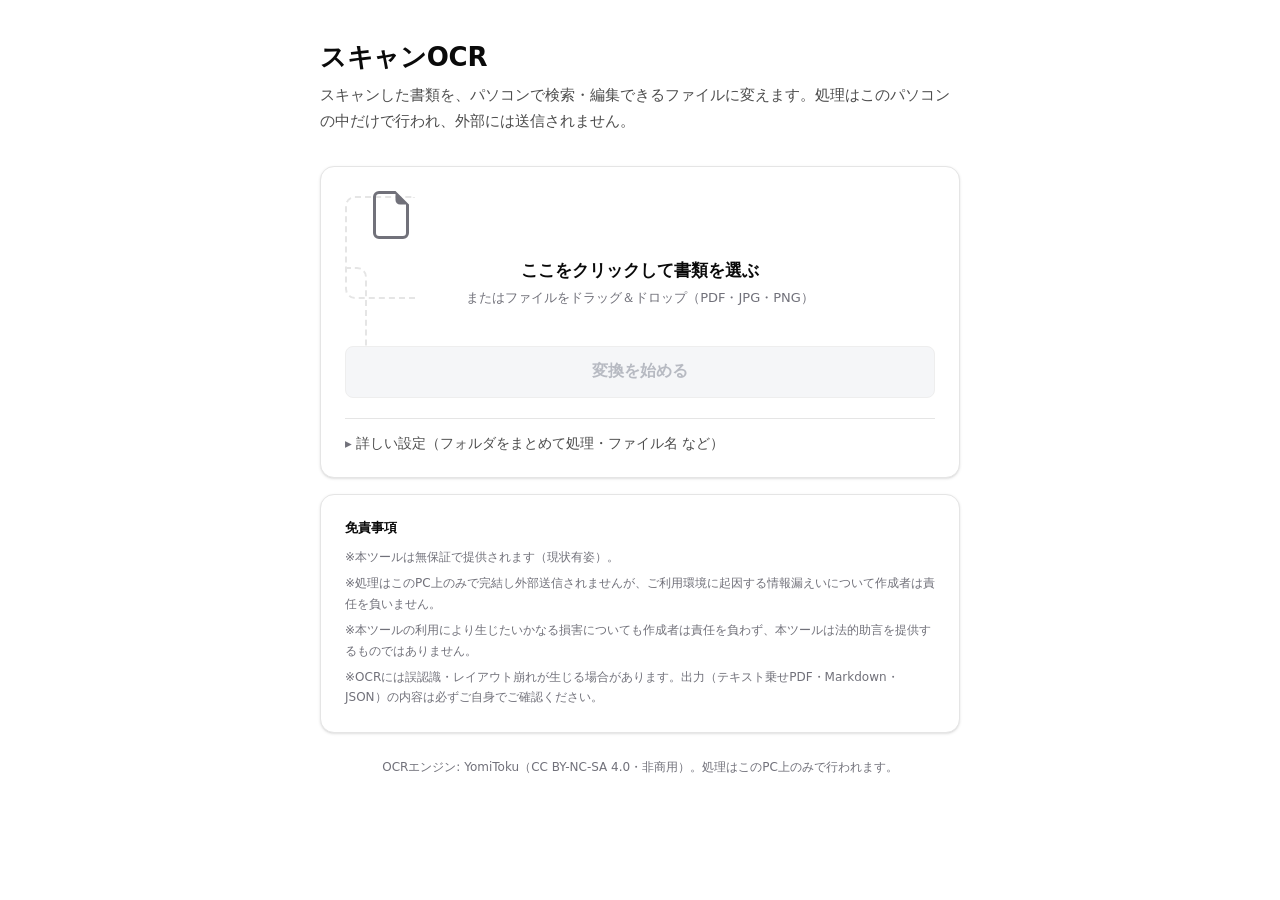
==== static/index.html @ 53f0bdb9 "Initial commit Co-Authored-By: Claude Sonnet 5 <noreply@anthropic.com> Claude-Session: https://claud" ====
<!DOCTYPE html>
<html lang="ja">
<head>
<meta charset="utf-8">
<meta name="viewport" content="width=device-width, initial-scale=1">
<title>スキャンOCR</title>
<link rel="icon" type="image/svg+xml" href="favicon.svg">
<link rel="stylesheet" href="style.css?v=9">
</head>
<body>
<div class="wrap">

  <h1 class="page-title">スキャンOCR</h1>
  <p class="page-desc">スキャンした書類を、パソコンで検索・編集できるファイルに変えます。処理はこのパソコンの中だけで行われ、外部には送信されません。</p>

  <!-- ① ファイル選択 -->
  <div class="card" id="uploadCard">
    <label class="dropzone" id="dropzone">
      <svg class="icon-lg" xmlns="http://www.w3.org/2000/svg" fill="currentColor" viewBox="0 0 16 16" aria-hidden="true">
        <path d="M14 14V4.5L9.5 0H4a2 2 0 0 0-2 2v12a2 2 0 0 0 2 2h8a2 2 0 0 0 2-2M9.5 3A1.5 1.5 0 0 0 11 4.5h2V14a1 1 0 0 1-1 1H4a1 1 0 0 1-1-1V2a1 1 0 0 1 1-1h5.5z"/>
      </svg>
      <p id="dropHint">ここをクリックして書類を選ぶ<br><span class="dropzone-sub">またはファイルをドラッグ＆ドロップ（PDF・JPG・PNG）</span></p>
      <div class="filename" id="filename" hidden></div>
      <input type="file" id="fileInput" accept=".pdf,.jpg,.jpeg,.png,.bmp,.tiff,.tif">
    </label>

    <div class="actions-row">
      <button class="btn-primary btn-big" id="startBtn" disabled>変換を始める</button>
    </div>

    <details class="advanced">
      <summary>詳しい設定（フォルダをまとめて処理・ファイル名 など）</summary>

      <div class="msec">処理対象</div>
      <div class="field-group">
        <div class="field-label">フォルダーを選択してOCR</div>
        <div class="folder-row">
          <span class="folder-path" id="inputFolderPath">未選択</span>
          <button type="button" class="btn-outline" id="pickInputFolderBtn">フォルダを選ぶ</button>
          <button type="button" class="btn-outline btn-icon-only" id="clearInputFolderBtn" hidden title="解除">✕</button>
        </div>
      </div>

      <div class="msec">出力</div>
      <div class="field-group">
        <div class="field-label">作成するファイル</div>
        <div class="checkbox-row">
          <label><input type="checkbox" class="outputChk" value="pdf" checked> テキスト乗せPDF</label>
          <label><input type="checkbox" class="outputChk" value="md" checked> Markdown</label>
          <label><input type="checkbox" class="outputChk" value="json" checked> JSON</label>
        </div>
        <p class="field-hint" id="outputHint" hidden>1つ以上選んでください</p>
      </div>

      <div class="field-group">
        <div class="field-label">ファイル名（拡張子は自動で付きます）</div>
        <input type="text" class="text-input" id="nameTemplate" value="{stem}_ocr">
        <p class="field-hint-plain">{stem}=元のファイル名</p>
      </div>

      <div class="field-group">
        <div class="field-label">保存先フォルダ（任意）</div>
        <div class="folder-row">
          <span class="folder-path" id="folderPath">未選択（ダウンロードのみ）</span>
          <button type="button" class="btn-outline" id="pickFolderBtn">フォルダを選ぶ</button>
        </div>
        <p class="field-hint-plain" id="folderPathHint" hidden>フォルダ処理で未選択の場合、入力フォルダと同じ場所に保存されます</p>
      </div>

      <div class="msec">処理オプション</div>
      <div class="options-row">
        <input type="checkbox" id="liteMode">
        <label for="liteMode">軽量モデルで処理する（速いが精度は下がる）</label>
      </div>
    </details>
  </div>

  <!-- ② 処理中 -->
  <div class="card" id="progressCard" hidden>
    <p id="progressText">処理中…</p>
    <div class="progress-bar"><div class="progress-fill" id="progressFill"></div></div>
  </div>

  <!-- ③ 結果 -->
  <div class="card" id="resultCard" hidden>
    <p class="result-summary" id="resultSummary"></p>
    <p class="saved-note" id="savedNote" hidden></p>
    <div class="result-row" id="resultItems"><!-- app.js が選ばれた形式ぶんだけ組み立てる --></div>
    <div class="reset-row">
      <button class="btn-outline" id="resetBtn">別のファイルを処理する</button>
    </div>
  </div>

  <!-- エラー -->
  <div class="card error-card" id="errorCard" hidden>
    <p id="errorText"></p>
  </div>

  <!-- 免責事項 -->
  <div class="card disclaimer-card">
    <div class="disclaimer-title">免責事項</div>
    <p class="disclaimer-text">※本ツールは無保証で提供されます（現状有姿）。</p>
    <p class="disclaimer-text">※処理はこのPC上のみで完結し外部送信されませんが、ご利用環境に起因する情報漏えいについて作成者は責任を負いません。</p>
    <p class="disclaimer-text">※本ツールの利用により生じたいかなる損害についても作成者は責任を負わず、本ツールは法的助言を提供するものではありません。</p>
    <p class="disclaimer-text">※OCRには誤認識・レイアウト崩れが生じる場合があります。出力（テキスト乗せPDF・Markdown・JSON）の内容は必ずご自身でご確認ください。</p>
  </div>

  <p class="footer-note">OCRエンジン: YomiToku（CC BY-NC-SA 4.0・非商用）。処理はこのPC上のみで行われます。</p>

</div>
<script src="app.js?v=3"></script>
</body>
</html>
---- static/style.css ----
* { box-sizing: border-box; }
[hidden] { display: none !important; }
/* sidenote-pdf系と共通のデザイントークン（templex.jp実測分） */
:root {
  --tx-text: #0a0a0a;
  --tx-muted: #4d4d4d;
  --tx-muted-2: #71717a;
  --tx-border: #e5e5e5;
  --tx-bg-muted: #f2f2f2;
  --tx-radius-card: 14px;
  --tx-radius-btn: 8px;
  --tx-shadow-sm: 0 1px 3px rgba(0,0,0,.1), 0 1px 2px -1px rgba(0,0,0,.1);
  --tx-shadow-md: 0 4px 6px -1px rgba(0,0,0,.1), 0 2px 4px -2px rgba(0,0,0,.1);
  --accent: #1a73e8;
  --danger: #d33;
}
body {
  margin: 0; color: var(--tx-text); background: #fff;
  font-family: "Source Sans Pro", system-ui, "Hiragino Kaku Gothic ProN", Meiryo, sans-serif;
  padding: 40px 20px 80px;
}
.wrap { max-width: 640px; margin: 0 auto; }

.page-title { font-size: 26px; font-weight: 700; margin: 0 0 8px; letter-spacing: -.3px; }
.page-desc { font-size: 15px; color: var(--tx-muted); margin: 0 0 32px; line-height: 1.7; }

.card {
  border: 1px solid var(--tx-border); border-radius: var(--tx-radius-card);
  box-shadow: var(--tx-shadow-sm); background: #fff; padding: 24px; margin-bottom: 16px;
}

/* ── ファイル選択（ドロップゾーン） ── */
.dropzone {
  border: 2px dashed var(--tx-border); border-radius: 10px; padding: 40px 20px;
  text-align: center; cursor: pointer; transition: border-color .15s, background .15s;
}
.dropzone:hover, .dropzone.dragover { border-color: var(--tx-text); background: var(--tx-bg-muted); }
.dropzone .icon-lg { width: 48px; height: 48px; color: var(--tx-muted-2); margin-bottom: 14px; }
.dropzone p { margin: 0; font-size: 17px; font-weight: 600; color: var(--tx-text); line-height: 1.6; }
.dropzone-sub { display: block; font-size: 13px; font-weight: 400; color: var(--tx-muted-2); margin-top: 4px; }
.dropzone .filename { font-size: 16px; font-weight: 600; color: var(--tx-text); margin-top: 10px; }
.dropzone input[type="file"] { display: none; }

.options-row { display: flex; align-items: center; gap: 8px; margin-top: 20px; font-size: 13.5px; color: var(--tx-muted); }
.options-row input[type="checkbox"] { flex: none; }

/* ── 詳しい設定（フォルダ一括・ファイル名など、普段は畳んでおく） ── */
.advanced { margin-top: 20px; border-top: 1px solid var(--tx-border); padding-top: 16px; }
.advanced summary {
  cursor: pointer; font-size: 13.5px; color: var(--tx-muted); font-weight: 500; list-style: none;
}
.advanced summary::-webkit-details-marker { display: none; }
.advanced summary::before { content: "▸ "; color: var(--tx-muted-2); }
.advanced[open] summary::before { content: "▾ "; }
.advanced[open] summary { margin-bottom: 4px; }

/* ── 詳しい設定の中の小見出し（処理対象・出力・処理オプション） ── */
.msec { font-size: 13px; font-weight: 700; color: var(--tx-text); margin: 36px 0 12px; }
.msec:first-child { margin-top: 0; }

/* ── 出力形式・ファイル名・保存先フォルダ ── */
.field-group { margin-top: 20px; }
.field-label { font-size: 13.5px; color: var(--tx-text); margin: 0 0 6px; }
.field-hint-plain { font-size: 11.5px; color: var(--tx-muted-2); margin: 6px 0 0; line-height: 1.6; }
.checkbox-row { display: flex; flex-wrap: wrap; gap: 8px 20px; font-size: 14px; color: var(--tx-text); }
.checkbox-row label { display: inline-flex; align-items: center; gap: 6px; cursor: pointer; }
.field-hint { font-size: 11.5px; color: var(--danger); margin: 6px 0 0; }
.folder-row { display: flex; align-items: center; gap: 10px; }
.folder-path {
  flex: 1 1 auto; min-width: 0; font-size: 13.5px; color: var(--tx-muted);
  overflow: hidden; text-overflow: ellipsis; white-space: nowrap;
  border: 1px solid var(--tx-border); border-radius: var(--tx-radius-btn); padding: 0 12px; height: 40px;
  display: flex; align-items: center; background: var(--tx-bg-muted);
}
.folder-row .btn-outline { flex: none; }
.btn-icon-only { width: 40px; padding: 0; }
.text-input {
  width: 100%; height: 40px; padding: 0 12px; border-radius: var(--tx-radius-btn);
  border: 1px solid var(--tx-border); font-size: 14px; font-family: inherit;
  background: #fff; color: var(--tx-text);
}
.text-input:focus { outline: none; border-color: var(--tx-text); box-shadow: 0 0 0 3px rgba(10,10,10,.08); }

.actions-row { margin-top: 18px; }

/* ── ボタン共通 ── */
.btn-outline, .btn-primary {
  font-size: 14px; height: 40px; padding: 0 18px; border-radius: var(--tx-radius-btn);
  font-weight: 500; cursor: pointer; display: inline-flex; align-items: center; justify-content: center;
  gap: 6px; text-decoration: none; white-space: nowrap; font-family: inherit;
}
.btn-outline { background: #fff; color: var(--tx-text); border: 1px solid var(--tx-border); }
.btn-outline:hover { background: var(--tx-bg-muted); }
.btn-primary { background: var(--tx-text); color: #fff; border: 1px solid var(--tx-text); }
.btn-primary:hover { background: #262626; }
.btn-primary:disabled, .btn-outline:disabled { background: #f5f6f8; color: #b7bac2; border-color: #eee; cursor: not-allowed; }
.icon { width: 1.05em; height: 1.05em; flex: none; }

/* 一番押してほしい操作なので、幅いっぱい・大きめにして迷わせない */
.btn-big { width: 100%; height: 52px; font-size: 16px; font-weight: 600; }

/* ── 処理中 ── */
#progressCard p { margin: 0 0 12px; font-size: 14px; color: var(--tx-muted); font-variant-numeric: tabular-nums; }
.progress-bar { height: 8px; border-radius: 999px; background: var(--tx-bg-muted); overflow: hidden; }
.progress-fill { height: 100%; background: var(--tx-text); border-radius: 999px; width: 0%; transition: width .3s; }

/* ── 結果 ── */
.result-summary { margin: 0 0 8px; font-size: 14px; color: var(--tx-muted); }
.saved-note { margin: 0 0 16px; font-size: 13.5px; color: var(--tx-text); display: flex; align-items: center; gap: 10px; flex-wrap: wrap; }
.saved-note .path { color: var(--tx-muted); }
.result-row { display: flex; flex-direction: column; gap: 10px; }
.result-item {
  display: flex; align-items: center; justify-content: space-between; gap: 12px;
  border: 1px solid var(--tx-border); border-radius: 10px; padding: 12px 16px;
}
.result-item-label { display: flex; align-items: center; gap: 10px; font-size: 14px; font-weight: 500; }
.result-item-label .icon { width: 18px; height: 18px; color: var(--tx-muted-2); }
.result-item-desc { font-size: 12px; color: var(--tx-muted-2); margin-top: 2px; }
.reset-row { margin-top: 20px; text-align: center; }

/* ── フォルダ一括処理の結果一覧 ── */
.batch-list { display: flex; flex-direction: column; gap: 6px; font-size: 13.5px; }
.batch-list-item { display: flex; align-items: baseline; gap: 8px; }
.batch-status-ok { color: var(--tx-muted-2); flex: none; }
.batch-status-error { color: var(--danger); flex: none; font-weight: 600; }
.batch-list-item .fname { color: var(--tx-text); overflow-wrap: anywhere; }
.batch-list-item .emsg { color: var(--tx-muted-2); }

/* ── エラー ── */
.error-card { border-color: #f3c9c9; background: #fff7f7; }
.error-card p { margin: 0; font-size: 14px; color: var(--danger); }

/* ── 免責事項 ── */
.disclaimer-title { font-size: 13px; font-weight: 700; color: var(--tx-text); margin: 0 0 10px; }
.disclaimer-text { font-size: 12px; color: var(--tx-muted-2); margin: 0 0 6px; line-height: 1.7; }
.disclaimer-text:last-child { margin-bottom: 0; }

.footer-note { font-size: 12px; color: var(--tx-muted-2); text-align: center; margin-top: 24px; line-height: 1.7; }

@media (max-width: 500px) {
  body { padding: 24px 16px 60px; }
  .card { padding: 18px; }
}
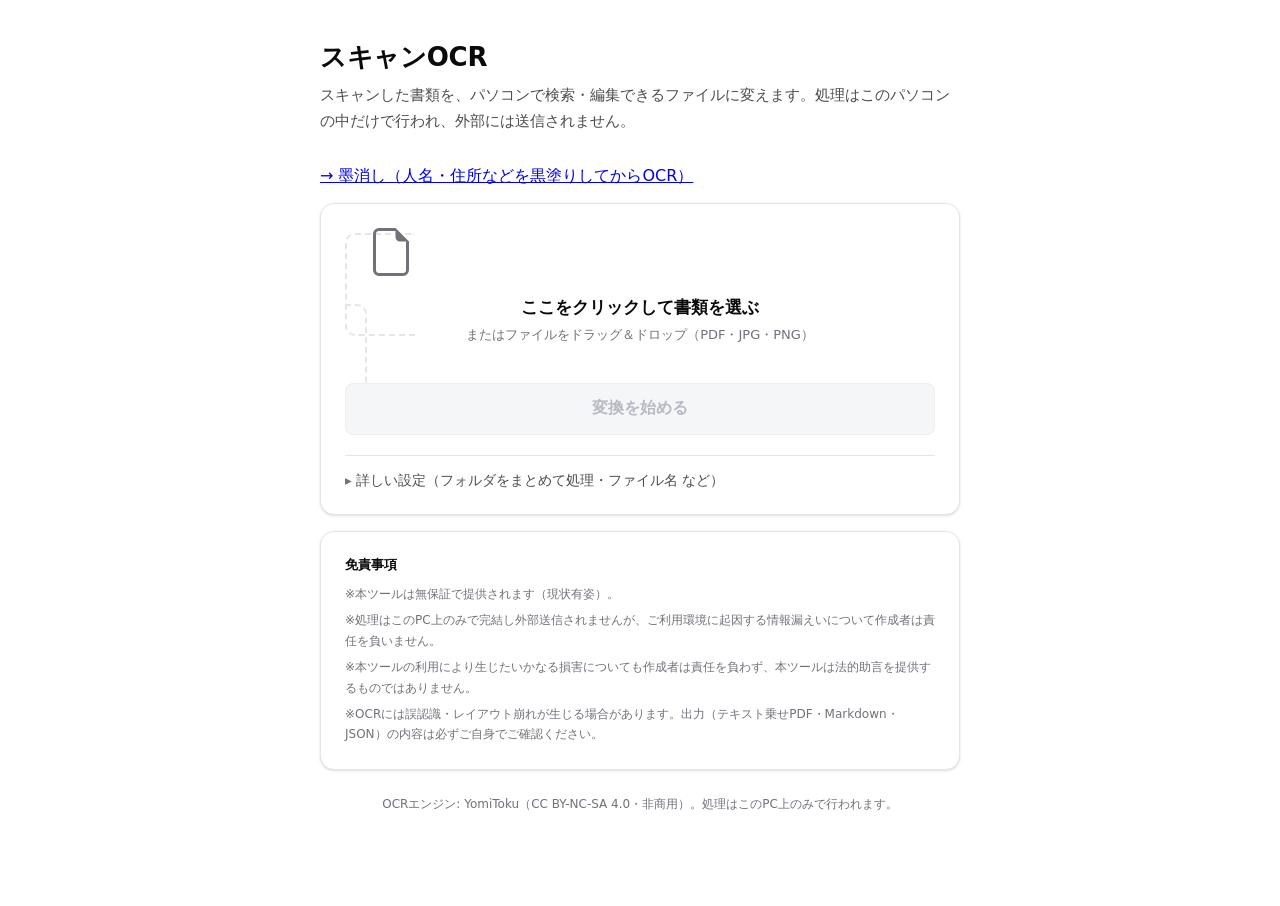
==== commit 0b7fd2a6: "Update scan-ocr" ====
--- a/static/index.html
+++ b/static/index.html
@@ -12,6 +12,7 @@
 
   <h1 class="page-title">スキャンOCR</h1>
   <p class="page-desc">スキャンした書類を、パソコンで検索・編集できるファイルに変えます。処理はこのパソコンの中だけで行われ、外部には送信されません。</p>
+  <p class="nav-link"><a href="redact.html">→ 墨消し（人名・住所などを黒塗りしてからOCR）</a></p>
 
   <!-- ① ファイル選択 -->
   <div class="card" id="uploadCard">
@@ -46,8 +47,8 @@
         <div class="field-label">作成するファイル</div>
         <div class="checkbox-row">
           <label><input type="checkbox" class="outputChk" value="pdf" checked> テキスト乗せPDF</label>
-          <label><input type="checkbox" class="outputChk" value="md" checked> Markdown</label>
-          <label><input type="checkbox" class="outputChk" value="json" checked> JSON</label>
+          <label><input type="checkbox" class="outputChk" value="md"> Markdown</label>
+          <label><input type="checkbox" class="outputChk" value="json"> JSON</label>
         </div>
         <p class="field-hint" id="outputHint" hidden>1つ以上選んでください</p>
       </div>
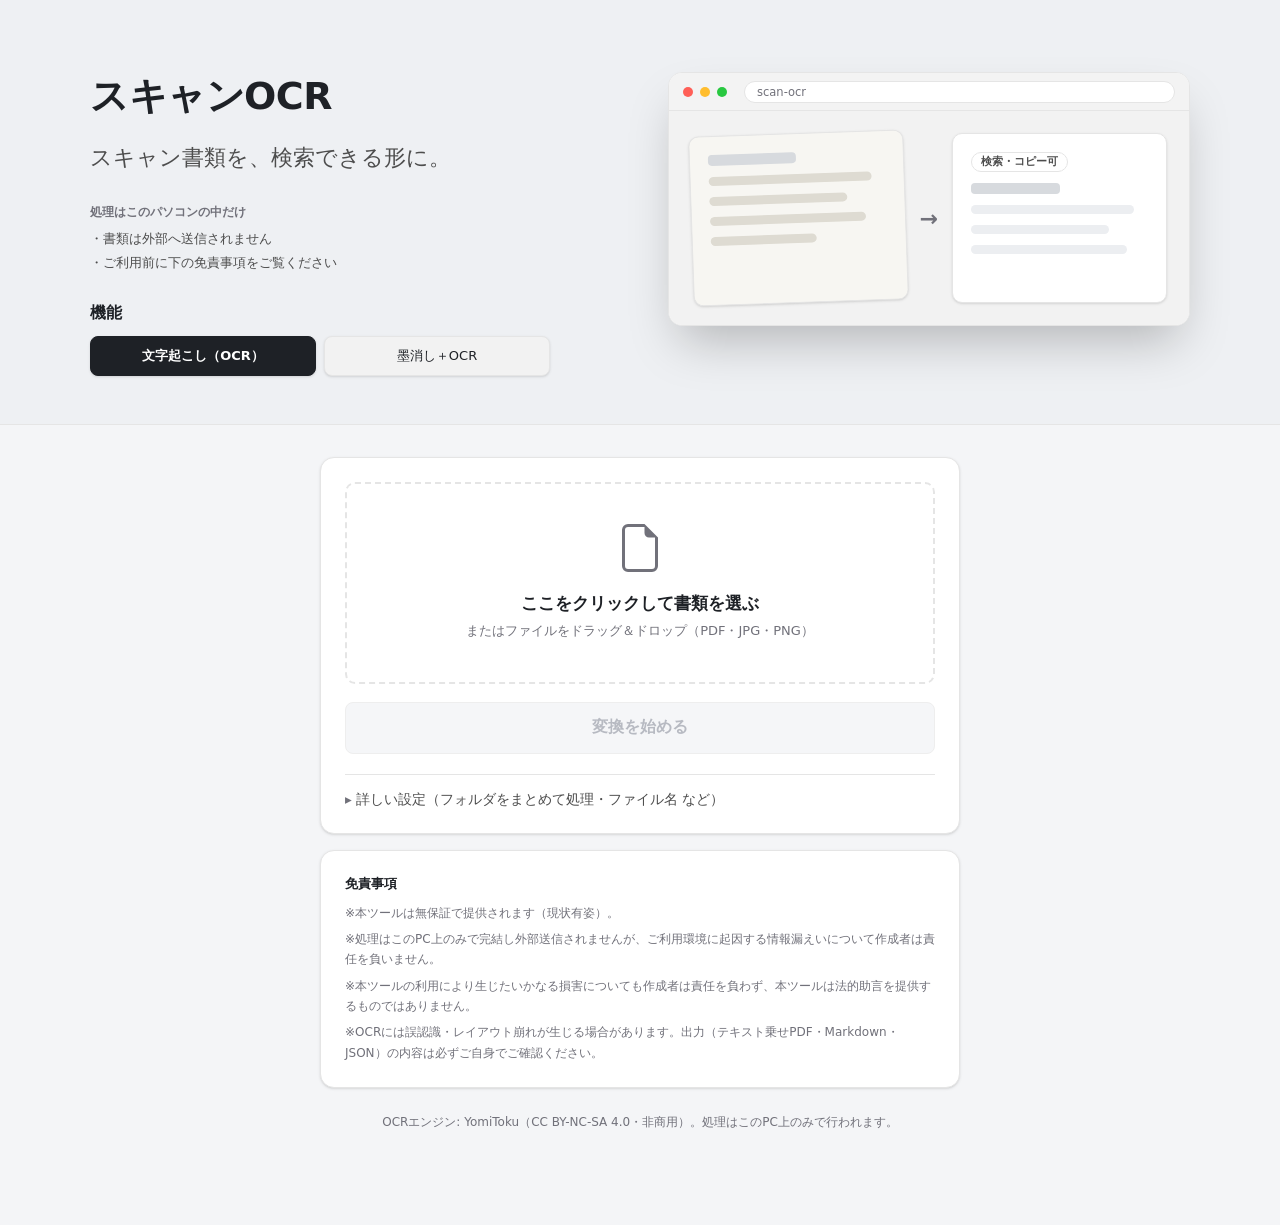
==== commit 1d80c3f9: "Update scan-ocr" ====
--- a/static/index.html
+++ b/static/index.html
@@ -5,14 +5,45 @@
 <meta name="viewport" content="width=device-width, initial-scale=1">
 <title>スキャンOCR</title>
 <link rel="icon" type="image/svg+xml" href="favicon.svg">
-<link rel="stylesheet" href="style.css?v=9">
+<link rel="stylesheet" href="style.css?v=11">
 </head>
 <body>
+<header class="hero">
+  <div class="hero-inner">
+    <div class="hero-left">
+      <h1 class="hero-title">スキャンOCR</h1>
+      <p class="hero-desc">スキャン書類を、検索できる形に。</p>
+      <div class="hero-shortcuts">
+        <div class="hero-shortcuts-title">処理はこのパソコンの中だけ</div>
+        <ul>
+          <li>書類は外部へ送信されません</li>
+          <li>ご利用前に下の免責事項をご覧ください</li>
+        </ul>
+      </div>
+      <div class="hero-theme-section">
+        <div class="hero-theme-head"><span class="hero-theme-title">機能</span></div>
+        <div class="theme-grid">
+          <a class="theme-swatch selected" href="index.html">文字起こし（OCR）</a>
+          <a class="theme-swatch" href="redact.html">墨消し＋OCR</a>
+        </div>
+      </div>
+    </div>
+    <div class="hero-right">
+      <div class="browser-mock" aria-hidden="true">
+        <div class="browser-mock-bar"><span class="dot dot-red"></span><span class="dot dot-yellow"></span><span class="dot dot-green"></span><span class="browser-mock-url">scan-ocr</span></div>
+        <div class="browser-mock-body">
+          <div class="mock-flow">
+            <div class="mock-paper scan"><span class="mock-h" style="width:50%"></span><span class="mock-line" style="width:92%"></span><span class="mock-line" style="width:78%"></span><span class="mock-line" style="width:88%"></span><span class="mock-line" style="width:60%"></span></div>
+            <span class="mock-arrow">→</span>
+            <div class="mock-paper"><span class="mock-badge">検索・コピー可</span><span class="mock-h" style="width:50%"></span><span class="mock-line" style="width:92%"></span><span class="mock-line" style="width:78%"></span><span class="mock-line" style="width:88%"></span></div>
+          </div>
+        </div>
+      </div>
+    </div>
+  </div>
+</header>
+
 <div class="wrap">
-
-  <h1 class="page-title">スキャンOCR</h1>
-  <p class="page-desc">スキャンした書類を、パソコンで検索・編集できるファイルに変えます。処理はこのパソコンの中だけで行われ、外部には送信されません。</p>
-  <p class="nav-link"><a href="redact.html">→ 墨消し（人名・住所などを黒塗りしてからOCR）</a></p>
 
   <!-- ① ファイル選択 -->
   <div class="card" id="uploadCard">
--- a/static/style.css
+++ b/static/style.css
@@ -2,7 +2,7 @@
 [hidden] { display: none !important; }
 /* sidenote-pdf系と共通のデザイントークン（templex.jp実測分） */
 :root {
-  --tx-text: #0a0a0a;
+  --tx-text: #1e2126;
   --tx-muted: #4d4d4d;
   --tx-muted-2: #71717a;
   --tx-border: #e5e5e5;
@@ -15,14 +15,59 @@
   --danger: #d33;
 }
 body {
-  margin: 0; color: var(--tx-text); background: #fff;
+  margin: 0; color: var(--tx-text); background: #f4f5f7;
   font-family: "Source Sans Pro", system-ui, "Hiragino Kaku Gothic ProN", Meiryo, sans-serif;
-  padding: 40px 20px 80px;
+  padding: 28px 20px 80px; overflow-x: hidden;
 }
-.wrap { max-width: 640px; margin: 0 auto; }
+.wrap { max-width: 640px; margin: 32px auto 0; }
 
-.page-title { font-size: 26px; font-weight: 700; margin: 0 0 8px; letter-spacing: -.3px; }
-.page-desc { font-size: 15px; color: var(--tx-muted); margin: 0 0 32px; line-height: 1.7; }
+/* ── ヒーロー・「機能」ボタン（sidenote / pdf-tools と同じ構成） ── */
+.hero {
+  width: 100vw; position: relative; left: 50%; margin: -28px 0 0 -50vw;
+  padding: 72px 40px 48px; background: #eef0f3; border-bottom: 1px solid var(--tx-border);
+}
+.hero-inner { max-width: 1100px; margin: 0 auto; display: grid; grid-template-columns: 1fr 1fr; gap: 56px; align-items: start; }
+.hero-title { font-size: 38px; font-weight: 700; line-height: 1.28; letter-spacing: -.5px; margin: 0 0 18px; }
+.hero-desc { font-size: 22px; line-height: 1.7; color: var(--tx-muted); margin: 0 0 28px; max-width: 18em; }
+.hero-shortcuts { margin-top: 20px; }
+.hero-shortcuts-title { font-size: 12px; font-weight: 600; color: var(--tx-muted-2); margin-bottom: 6px; }
+.hero-shortcuts ul { list-style: none; margin: 0; padding: 0; font-size: 12.5px; line-height: 1.9; color: var(--tx-muted); }
+.hero-shortcuts li::before { content: "・"; }
+.hero-theme-section { margin-top: 28px; }
+.hero-theme-head { display: flex; align-items: center; gap: 8px; margin-bottom: 12px; }
+.hero-theme-title { font-size: 16px; font-weight: 700; }
+.theme-grid { display: grid; grid-template-columns: repeat(2, 1fr); gap: 8px; max-width: 460px; }
+.theme-swatch {
+  height: 40px; border: 1px solid var(--tx-border); background: var(--tx-bg-muted); border-radius: var(--tx-radius-btn);
+  font: inherit; font-size: 13px; font-weight: 500; color: var(--tx-text); cursor: pointer; text-align: center; padding: 0 8px;
+  box-shadow: var(--tx-shadow-sm); transition: box-shadow .15s, background .15s;
+  display: flex; align-items: center; justify-content: center; text-decoration: none;
+}
+.theme-swatch:hover { background: #e8e8ea; box-shadow: var(--tx-shadow-md); }
+.theme-swatch.selected { background: var(--tx-text); color: #fff; border-color: var(--tx-text); font-weight: 700; }
+.theme-swatch:focus-visible { outline: 2px solid var(--tx-text); outline-offset: 2px; }
+
+.browser-mock { border: 1px solid var(--tx-border); border-radius: var(--tx-radius-card); overflow: hidden; background: #fff; box-shadow: 0 25px 50px -12px rgba(0,0,0,.25); }
+.browser-mock-bar { height: 38px; display: flex; align-items: center; gap: 7px; padding: 0 14px; background: #f3f3f3; border-bottom: 1px solid var(--tx-border); }
+.browser-mock-bar .dot { width: 10px; height: 10px; border-radius: 50%; flex: none; }
+.dot-red { background: #ff5f57; } .dot-yellow { background: #ffbd2e; } .dot-green { background: #28c840; }
+.browser-mock-url { margin-left: 10px; font-size: 11.5px; color: var(--tx-muted-2); background: #fff; border: 1px solid var(--tx-border); border-radius: 999px; padding: 3px 12px; flex: 1 1 auto; }
+.browser-mock-body { background: var(--tx-bg-muted); padding: 22px; }
+.mock-flow { display: flex; align-items: center; gap: 14px; }
+.mock-paper { flex: 1; background: #fff; border: 1px solid var(--tx-border); border-radius: 10px; box-shadow: var(--tx-shadow-sm); padding: 18px; min-height: 170px; display: flex; flex-direction: column; gap: 11px; }
+.mock-paper.scan { transform: rotate(-2deg); background: #f7f6f2; }
+.mock-arrow { font-size: 22px; font-weight: 700; color: var(--tx-muted-2); flex: none; }
+.mock-h { height: 11px; border-radius: 4px; background: #d7dade; }
+.mock-line { height: 9px; border-radius: 5px; background: #eceef1; }
+.mock-paper.scan .mock-line { background: #dedbd2; }
+.mock-redact { height: 11px; border-radius: 3px; background: #111; }
+.mock-badge { align-self: flex-start; font-size: 10.5px; font-weight: 700; color: var(--tx-muted); border: 1px solid var(--tx-border); border-radius: 999px; padding: 2px 9px; background: #fff; }
+
+@media (max-width: 860px) {
+  .hero-inner { grid-template-columns: 1fr; gap: 32px; }
+  .hero-title { font-size: 30px; }
+}
+@media (max-width: 600px) { .hero { padding-left: 20px; padding-right: 20px; } .theme-grid { max-width: none; } }
 
 .card {
   border: 1px solid var(--tx-border); border-radius: var(--tx-radius-card);
@@ -32,7 +77,7 @@
 /* ── ファイル選択（ドロップゾーン） ── */
 .dropzone {
   border: 2px dashed var(--tx-border); border-radius: 10px; padding: 40px 20px;
-  text-align: center; cursor: pointer; transition: border-color .15s, background .15s;
+  text-align: center; cursor: pointer; transition: border-color .15s, background .15s; display: block;
 }
 .dropzone:hover, .dropzone.dragover { border-color: var(--tx-text); background: var(--tx-bg-muted); }
 .dropzone .icon-lg { width: 48px; height: 48px; color: var(--tx-muted-2); margin-bottom: 14px; }
